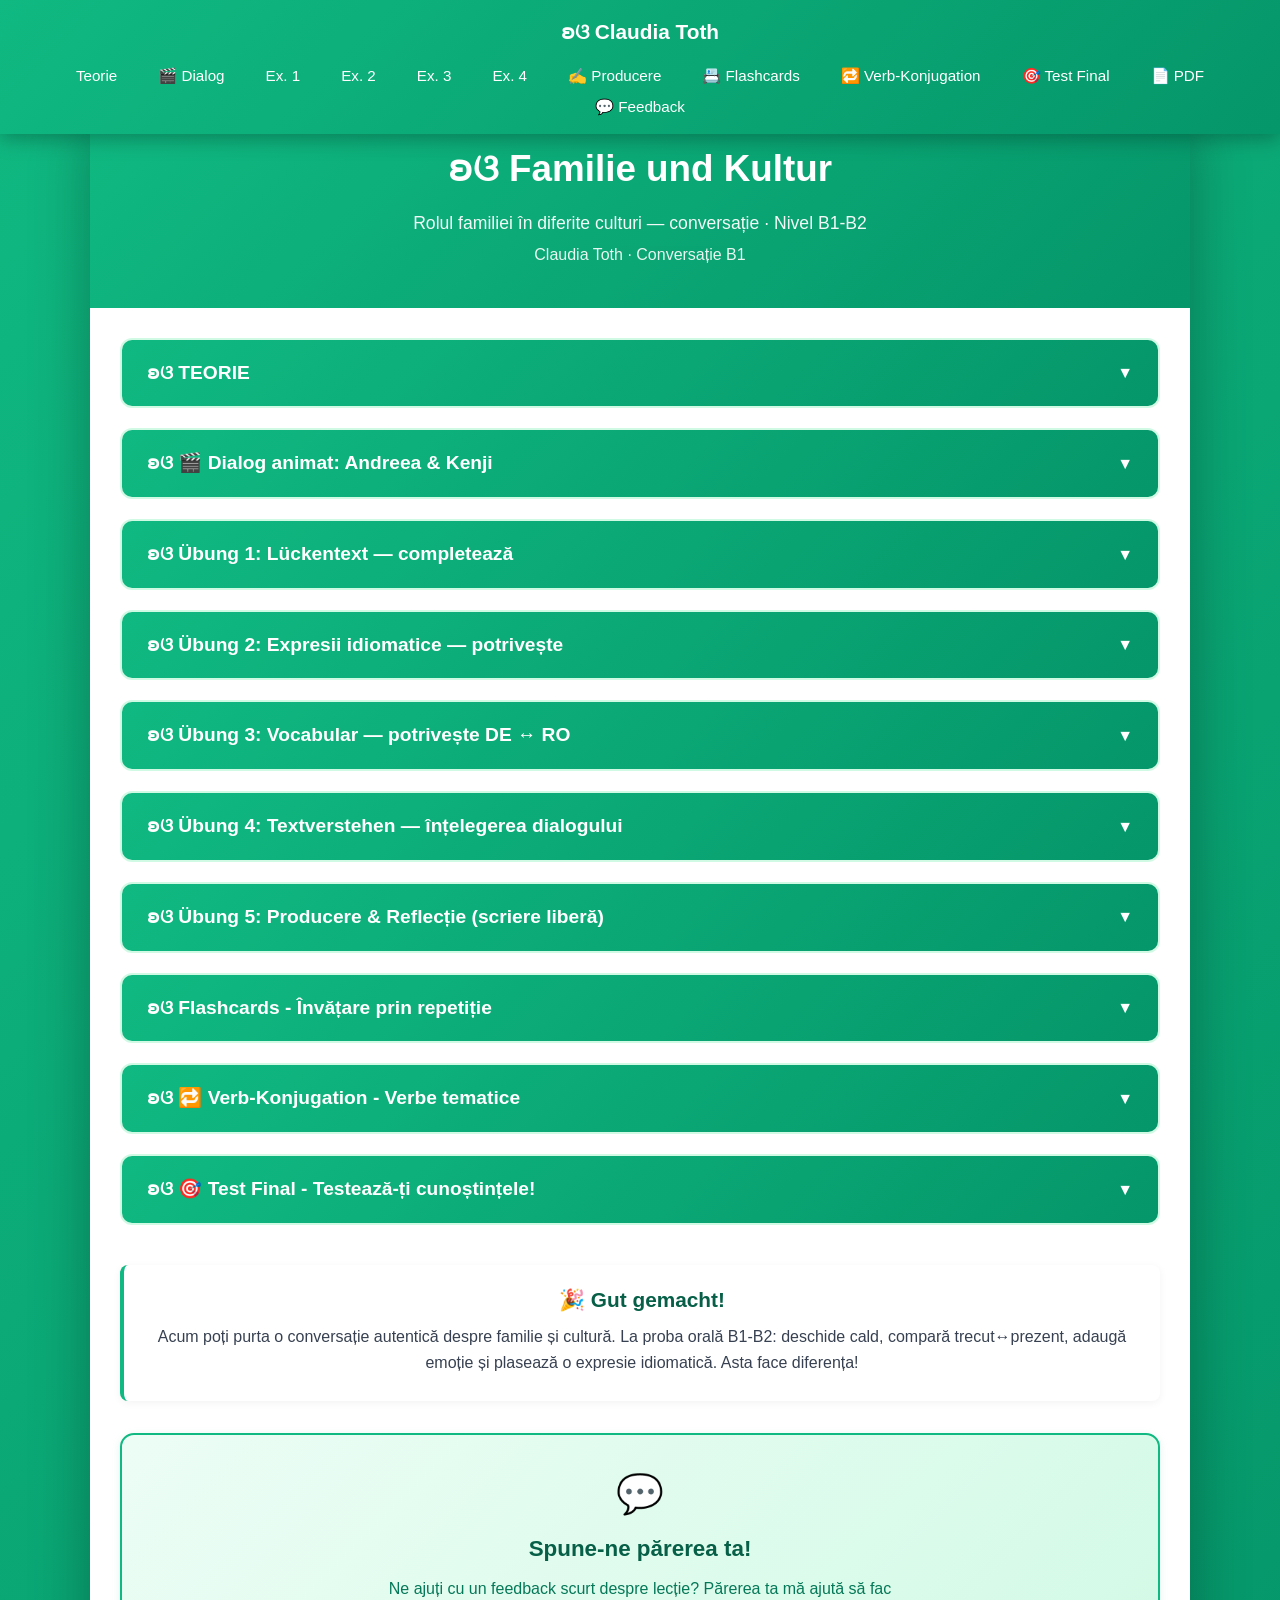
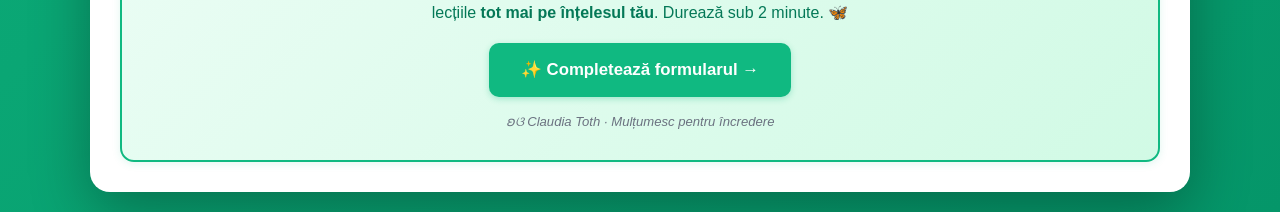
==== index.html @ cc3c8c1d "Conversatie B1: Familie und Kultur (B1-B2) + dialog animat Prima lectie de conversatie. Tema: rolul " ====
<!DOCTYPE html>
<html lang="ro">
<head>
    <meta charset="UTF-8">
    <meta name="robots" content="noindex, nofollow">
    <meta name="viewport" content="width=device-width, initial-scale=1.0">
    <title>Familie und Kultur — conversație · Germană B1-B2</title>
    <meta property="og:title" content="Familie und Kultur (Conversație B1-B2)">
    <meta property="og:description" content="Vorbește despre rolul familiei în diferite culturi: vocabular, idiomuri, fraze utile + dialog animat Andreea↔Kenji. Nivel B1-B2.">
    <meta property="og:type" content="website">
    <link rel="stylesheet" href="styles.css">
</head>
<body>
    <nav class="navbar">
        <a href="#top" class="navbar-logo">ʚଓ Claudia Toth</a>
        <ul class="navbar-menu">
            <li><a href="#teorie" onclick="openSection(0)">Teorie</a></li>
            <li><a href="#dialog" onclick="openSection(1)">🎬 Dialog</a></li>
            <li><a href="#ex1" onclick="openSection(2)">Ex. 1</a></li>
            <li><a href="#ex2" onclick="openSection(3)">Ex. 2</a></li>
            <li><a href="#ex3" onclick="openSection(4)">Ex. 3</a></li>
            <li><a href="#ex4" onclick="openSection(5)">Ex. 4</a></li>
            <li><a href="#ex5" onclick="openSection(6)">✍️ Producere</a></li>
            <li><a href="#flashcards" onclick="openSection(7)">📇 Flashcards</a></li>
            <li><a href="#verbs" onclick="openSection(8)">🔁 Verb-Konjugation</a></li>
            <li><a href="#final-test" onclick="openSection(9)">🎯 Test Final</a></li>
            <li><a href="conversatie-b1-familie-kultur.pdf" download>📄 PDF</a></li>
            <li><a href="https://yaz5dfqyx89.typeform.com/to/JHBHSIRc" target="_blank" rel="noopener noreferrer">💬 Feedback</a></li>
        </ul>
    </nav>

    <div class="container" id="top">
        <div class="header">
            <h1>ʚଓ Familie und Kultur</h1>
            <p class="subtitle">Rolul familiei în diferite culturi — conversație · Nivel B1-B2</p>
            <p>Claudia Toth · Conversație B1</p>
        </div>

        <div class="content">
            <div class="section" id="teorie">
                <div class="section-header" onclick="toggleMainSection(0)"><h3>ʚଓ TEORIE</h3><span class="arrow">▼</span></div>
                <div class="section-content" id="main-section-0"><div id="theory-container"></div></div>
            </div>

            <div class="section" id="dialog">
                <div class="section-header" onclick="toggleMainSection(1)"><h3>ʚଓ 🎬 Dialog animat: Andreea & Kenji</h3><span class="arrow">▼</span></div>
                <div class="section-content" id="main-section-1">
                    <p style="margin-bottom:14px;"><em>Apasă ▶️ Pornește. Bulele apar pe rând, personajul activ „pulsează". Ascultă cum Andreea și Kenji compară familia în România și Japonia, folosind frazele și expresiile din teorie. Reascultă orice replică cu 🔁.</em></p>
                    <div id="dialog1-container"></div>
                </div>
            </div>

            <div class="section" id="ex1">
                <div class="section-header" onclick="toggleMainSection(2)"><h3>ʚଓ Übung 1: Lückentext — completează</h3><span class="arrow">▼</span></div>
                <div class="section-content" id="main-section-2">
                    <div id="ex1-container"></div>
                    <div class="btn-container"><button class="btn btn-check" onclick="checkExercise(1)">✓ Verifica</button><button class="btn btn-reset" onclick="resetExercise(1)">↻ Reseteaza</button></div>
                    <div class="score" id="score-1"></div>
                </div>
            </div>

            <div class="section" id="ex2">
                <div class="section-header" onclick="toggleMainSection(3)"><h3>ʚଓ Übung 2: Expresii idiomatice — potrivește</h3><span class="arrow">▼</span></div>
                <div class="section-content" id="main-section-3">
                    <div id="ex2-container"></div>
                    <div class="btn-container"><button class="btn btn-check" onclick="checkExercise(2)">✓ Verifica</button><button class="btn btn-reset" onclick="resetExercise(2)">↻ Reseteaza</button></div>
                    <div class="score" id="score-2"></div>
                </div>
            </div>

            <div class="section" id="ex3">
                <div class="section-header" onclick="toggleMainSection(4)"><h3>ʚଓ Übung 3: Vocabular — potrivește DE ↔ RO</h3><span class="arrow">▼</span></div>
                <div class="section-content" id="main-section-4">
                    <div id="ex3-container"></div>
                    <div class="btn-container"><button class="btn btn-check" onclick="checkExercise(3)">✓ Verifica</button><button class="btn btn-reset" onclick="resetExercise(3)">↻ Reseteaza</button></div>
                    <div class="score" id="score-3"></div>
                </div>
            </div>

            <div class="section" id="ex4">
                <div class="section-header" onclick="toggleMainSection(5)"><h3>ʚଓ Übung 4: Textverstehen — înțelegerea dialogului</h3><span class="arrow">▼</span></div>
                <div class="section-content" id="main-section-5">
                    <div id="ex4-container"></div>
                    <div class="btn-container"><button class="btn btn-check" onclick="checkExercise(4)">✓ Verifica</button><button class="btn btn-reset" onclick="resetExercise(4)">↻ Reseteaza</button></div>
                    <div class="score" id="score-4"></div>
                </div>
            </div>

            <div class="section" id="ex5">
                <div class="section-header" onclick="toggleMainSection(6)"><h3>ʚଓ Übung 5: Producere & Reflecție (scriere liberă)</h3><span class="arrow">▼</span></div>
                <div class="section-content" id="main-section-6">
                    <div class="theory-box">
                        <h4>🎭 Producere de dialog</h4>
                        <p>Creează propriul dialog de <strong>minim 10 replici</strong> despre structuri familiale tradiționale și moderne. Folosește:</p>
                        <ul>
                            <li>minim <strong>5 fraze</strong> din secțiunea „Fraze utile";</li>
                            <li>minim <strong>2 cuvinte</strong> din vocabular;</li>
                            <li>minim <strong>1 expresie idiomatică</strong>;</li>
                            <li>experiențe personale și emoții autentice.</li>
                        </ul>
                    </div>
                    <div class="theory-box" style="background:#dbeafe;border-color:#3b82f6;">
                        <h4>🪞 Reflecție — scrie 5-8 propoziții</h4>
                        <ul>
                            <li>Wie wichtig ist die Familie in deiner Kultur? <em>(Cât de importantă e familia în cultura ta?)</em></li>
                            <li>Was hat sich in den letzten Generationen verändert? <em>(Ce s-a schimbat în ultimele generații?)</em></li>
                            <li>Was schätzt du an deiner Familientradition am meisten? <em>(Ce apreciezi cel mai mult?)</em></li>
                            <li>Welche Werte möchtest du an deine Kinder weitergeben? <em>(Ce valori ai vrea să transmiți?)</em></li>
                        </ul>
                    </div>

                    <!-- ===== SCHREIBÜBUNG — submit text (Google Form) ===== -->
                    <div style="background: linear-gradient(135deg, #ecfdf5 0%, #d1fae5 100%); border: 2px solid #10B981; border-radius: 14px; padding: 24px 22px; margin-top: 18px; text-align: center; box-shadow: 0 2px 8px rgba(16, 185, 129, 0.12);">
                        <div style="font-size: 2.2rem; margin-bottom: 4px;">✍️</div>
                        <h4 style="color: #065f46; font-size: 1.2rem; margin: 0 0 8px; font-weight: bold;">Vrei să-ți corectez textul?</h4>
                        <p style="color: #047857; font-size: 0.95rem; margin: 0 0 16px; max-width: 480px; margin-left: auto; margin-right: auto; line-height: 1.5;">
                            După ce scrii dialogul sau reflecția, trimite-mi textul. Îl citesc personal și îți răspund pe email cu corectările.
                        </p>
                        <a href="https://forms.gle/REPLACE" target="_blank" rel="noopener noreferrer" id="writing-form-link" style="display: inline-block; background: #10B981; color: white; padding: 13px 30px; border-radius: 10px; text-decoration: none; font-weight: bold; font-size: 1rem; box-shadow: 0 2px 6px rgba(16, 185, 129, 0.3);">
                            Trimite textul Claudiei →
                        </a>
                        <p style="color: #6b7280; font-size: 0.78rem; margin-top: 12px; font-style: italic;">ʚଓ Răspuns personal pe email · Nu uita să-ți treci adresa de email în formular</p>
                    </div>
                </div>
            </div>

            <div class="section" id="flashcards">
                <div class="section-header" onclick="toggleMainSection(7)"><h3>ʚଓ Flashcards - Învățare prin repetiție</h3><span class="arrow">▼</span></div>
                <div class="section-content" id="main-section-7"><div id="flashcards-container"></div></div>
            </div>

            <div class="section" id="verbs">
                <div class="section-header" onclick="toggleMainSection(8)"><h3>ʚଓ 🔁 Verb-Konjugation - Verbe tematice</h3><span class="arrow">▼</span></div>
                <div class="section-content" id="main-section-8"><div id="verbs-container"></div></div>
            </div>

            <div class="section" id="final-test">
                <div class="section-header" onclick="toggleMainSection(9)"><h3>ʚଓ 🎯 Test Final - Testează-ți cunoștințele!</h3><span class="arrow">▼</span></div>
                <div class="section-content" id="main-section-9"><div id="final-test-container"></div></div>
            </div>

            <div class="theory-box" style="text-align: center; margin-top: 40px;">
                <p style="font-size: 1.3rem; font-weight: bold; color: #065f46;">🎉 Gut gemacht!</p>
                <p>Acum poți purta o conversație autentică despre familie și cultură. La proba orală B1-B2: deschide cald, compară trecut↔prezent, adaugă emoție și plasează o expresie idiomatică. Asta face diferența!</p>
            </div>

            <!-- ===== FEEDBACK BANNER ===== -->
            <div style="background: linear-gradient(135deg, #ecfdf5 0%, #d1fae5 100%); border: 2px solid #10B981; border-radius: 14px; padding: 28px 24px; margin-top: 32px; text-align: center; box-shadow: 0 2px 8px rgba(16, 185, 129, 0.12);">
                <div style="font-size: 2.4rem; margin-bottom: 6px;">💬</div>
                <h3 style="color: #065f46; font-size: 1.4rem; margin: 0 0 10px; font-weight: bold;">Spune-ne părerea ta!</h3>
                <p style="color: #047857; font-size: 1rem; margin: 0 0 18px; max-width: 540px; margin-left: auto; margin-right: auto; line-height: 1.5;">
                    Ne ajuți cu un feedback scurt despre lecție? Părerea ta mă ajută să fac lecțiile <strong>tot mai pe înțelesul tău</strong>. Durează sub 2 minute. 🦋
                </p>
                <a href="https://yaz5dfqyx89.typeform.com/to/JHBHSIRc" target="_blank" rel="noopener noreferrer" style="display: inline-block; background: #10B981; color: white; padding: 14px 32px; border-radius: 10px; text-decoration: none; font-weight: bold; font-size: 1.05rem; box-shadow: 0 2px 6px rgba(16, 185, 129, 0.3);">✨ Completează formularul →</a>
                <p style="color: #6b7280; font-size: 0.82rem; margin-top: 14px; font-style: italic;">ʚଓ Claudia Toth · Mulțumesc pentru încredere</p>
            </div>
        </div>
    </div>

    <script src="theory.js"></script>
    <script src="dialogs.js?v=1"></script>
    <script src="exercises.js"></script>
    <script src="flashcards.js"></script>
    <script src="verbs.js"></script>
    <script src="final-test.js"></script>
    <script src="main.js"></script>
</body>
</html>
---- styles.css ----
/* ============================================
   CLAUDIA TOTH - NOMEN-VERB-VERBINDUNGEN
   Design verde profesional · Mobile responsive
   ============================================ */

* {
    margin: 0;
    padding: 0;
    box-sizing: border-box;
}

body {
    font-family: 'Segoe UI', Tahoma, Geneva, Verdana, sans-serif;
    background: linear-gradient(135deg, #10b981 0%, #059669 100%);
    line-height: 1.6;
    padding: 0;
    padding-top: 80px;
    min-height: 100vh;
    color: #374151;
}

/* ============================================
   NAVIGATION BAR
   ============================================ */
.navbar {
    position: fixed;
    top: 0;
    left: 0;
    right: 0;
    background: linear-gradient(135deg, #10b981 0%, #059669 100%);
    padding: 15px 30px;
    box-shadow: 0 4px 20px rgba(0,0,0,0.3);
    z-index: 1000;
    display: flex;
    flex-direction: column;
    gap: 15px;
    align-items: center;
    justify-content: center;
}

.navbar-logo {
    color: white;
    font-size: 1.3rem;
    font-weight: bold;
    text-decoration: none;
}

.navbar-menu {
    display: flex;
    gap: 5px;
    list-style: none;
    align-items: center;
    flex-wrap: wrap;
    justify-content: center;
}

.navbar-menu a {
    color: white;
    text-decoration: none;
    padding: 10px 18px;
    border-radius: 8px;
    transition: all 0.3s;
    font-size: 0.95rem;
    font-weight: 500;
}

.navbar-menu a:hover {
    background: rgba(255,255,255,0.2);
    transform: translateY(-2px);
}

/* ============================================
   CONTAINER PRINCIPAL
   ============================================ */
.container {
    max-width: 1100px;
    margin: 20px auto;
    background: white;
    border-radius: 20px;
    box-shadow: 0 20px 60px rgba(0,0,0,0.3);
    overflow: hidden;
}

.header {
    background: linear-gradient(135deg, #10b981 0%, #059669 100%);
    color: white;
    padding: 40px 30px;
    text-align: center;
}

.header h1 {
    font-size: 2.3rem;
    margin-bottom: 10px;
}

.header .subtitle {
    font-size: 1.1rem;
    opacity: 0.95;
    margin-bottom: 5px;
}

.header p {
    font-size: 1rem;
    opacity: 0.9;
}

.content {
    padding: 30px;
}

/* ============================================
   SECȚIUNI (Teorie + Exerciții)
   ============================================ */
.section {
    margin-bottom: 20px;
    scroll-margin-top: 100px;
    border-radius: 12px;
    overflow: hidden;
    border: 2px solid #d1fae5;
}

.section-header {
    background: linear-gradient(135deg, #10b981 0%, #059669 100%);
    color: white;
    padding: 18px 25px;
    cursor: pointer;
    display: flex;
    justify-content: space-between;
    align-items: center;
    transition: all 0.3s;
}

.section-header:hover {
    background: linear-gradient(135deg, #059669 0%, #047857 100%);
}

.section-header h3 {
    font-size: 1.2rem;
}

.arrow {
    transition: transform 0.3s;
    font-size: 1rem;
}

.arrow.rotated {
    transform: rotate(180deg);
}

.section-content {
    display: none;
    padding: 25px;
    background: #f0fdf4;
}

.section-content.active {
    display: block;
    animation: fadeIn 0.4s ease-in-out;
}

@keyframes fadeIn {
    from { opacity: 0; transform: translateY(-5px); }
    to { opacity: 1; transform: translateY(0); }
}

/* ============================================
   SUB-SECȚIUNI (în Teorie)
   ============================================ */
.sub-section {
    margin-bottom: 12px;
    border-radius: 10px;
    overflow: hidden;
    border: 1px solid #a7f3d0;
    background: white;
}

.sub-section-header {
    background: #d1fae5;
    color: #065f46;
    padding: 12px 18px;
    cursor: pointer;
    display: flex;
    justify-content: space-between;
    align-items: center;
    font-weight: 600;
    transition: background 0.3s;
    gap: 10px;
}

.sub-section-header > span:first-child {
    flex: 1;
}

.sub-section-header:hover {
    background: #a7f3d0;
}

/* ============================================
   AUDIO PLAYER (Play / Stop la fiecare subtitlu)
   ============================================ */
.audio-player {
    display: flex;
    align-items: center;
}

.audio-btn {
    background: #10b981;
    color: white;
    border: none;
    width: 36px;
    height: 36px;
    border-radius: 50%;
    cursor: pointer;
    font-size: 0.9rem;
    transition: all 0.3s;
    display: flex;
    align-items: center;
    justify-content: center;
    padding: 0;
    box-shadow: 0 2px 6px rgba(16, 185, 129, 0.3);
}

.audio-btn:hover {
    background: #059669;
    transform: scale(1.1);
    box-shadow: 0 4px 10px rgba(16, 185, 129, 0.5);
}

.audio-btn:active {
    transform: scale(0.95);
}

.lesson-audio {
    display: flex;
    align-items: center;
    gap: 12px;
    margin-bottom: 18px;
    padding: 10px 14px;
    background: #f0fdf4;
    border-left: 4px solid #10b981;
    border-radius: 6px;
}

.lesson-audio-label {
    color: #065f46;
    font-weight: 600;
    font-size: 0.95rem;
}

.sub-arrow {
    transition: transform 0.3s;
}

.sub-arrow.rotated {
    transform: rotate(180deg);
}

.sub-section-content {
    display: none;
    padding: 18px;
    background: white;
}

.sub-section-content.active {
    display: block;
}

/* ============================================
   THEORY BOX
   ============================================ */
.theory-box {
    background: white;
    border-left: 4px solid #10b981;
    padding: 18px 22px;
    margin: 12px 0;
    border-radius: 8px;
    box-shadow: 0 2px 8px rgba(0,0,0,0.05);
}

.theory-box h4 {
    color: #065f46;
    margin-bottom: 10px;
    font-size: 1.1rem;
}

.theory-box p {
    margin-bottom: 8px;
}

.theory-box ul {
    margin-left: 20px;
    margin-top: 8px;
}

.theory-box li {
    margin-bottom: 6px;
}

/* Exemple în context */
.example-box {
    background: #ecfdf5;
    border: 1px dashed #10b981;
    padding: 12px 16px;
    border-radius: 8px;
    margin: 10px 0;
    font-style: italic;
}

.example-box .de {
    color: #065f46;
    font-weight: 600;
    font-style: normal;
}

.example-box .ro {
    color: #6b7280;
    font-size: 0.95rem;
    margin-top: 4px;
}

/* Tabele teorie */
.theory-table {
    width: 100%;
    border-collapse: collapse;
    margin: 12px 0;
    background: white;
    border-radius: 8px;
    overflow: hidden;
    box-shadow: 0 2px 6px rgba(0,0,0,0.05);
}

.theory-table th {
    background: #10b981;
    color: white;
    padding: 12px;
    text-align: left;
    font-weight: 600;
}

.theory-table td {
    padding: 10px 12px;
    border-bottom: 1px solid #d1fae5;
}

.theory-table tr:last-child td {
    border-bottom: none;
}

.theory-table tr:nth-child(even) {
    background: #f0fdf4;
}

.theory-table .verb {
    color: #059669;
    font-weight: bold;
}

.theory-table .nomen {
    color: #065f46;
    font-weight: 600;
}

.theory-table .ro-text {
    color: #6b7280;
    font-style: italic;
    font-size: 0.95rem;
}

/* ============================================
   EXERCIȚII
   ============================================ */
.exercise-instruction {
    background: #fffbeb;
    border-left: 4px solid #f59e0b;
    padding: 12px 18px;
    margin-bottom: 18px;
    border-radius: 8px;
    color: #78350f;
}

.exercise-item {
    background: white;
    padding: 15px 18px;
    margin-bottom: 12px;
    border-radius: 10px;
    display: flex;
    align-items: flex-start;
    gap: 12px;
    flex-wrap: wrap;
    box-shadow: 0 2px 6px rgba(0,0,0,0.05);
}

.exercise-number {
    background: #10b981;
    color: white;
    width: 30px;
    height: 30px;
    border-radius: 50%;
    display: flex;
    align-items: center;
    justify-content: center;
    font-weight: bold;
    flex-shrink: 0;
    font-size: 0.9rem;
}

.input-group {
    flex: 1;
    min-width: 200px;
    display: flex;
    flex-direction: column;
    gap: 6px;
}

.input-group label {
    color: #374151;
    font-size: 1rem;
    line-height: 1.5;
}

.input-group .nomen-highlight {
    color: #065f46;
    font-weight: bold;
    background: #d1fae5;
    padding: 2px 8px;
    border-radius: 5px;
}

.input-group input[type="text"],
.input-group select {
    padding: 10px 14px;
    border: 2px solid #d1fae5;
    border-radius: 8px;
    font-size: 1rem;
    font-family: inherit;
    transition: all 0.3s;
    background: white;
}

.input-group input[type="text"]:focus,
.input-group select:focus {
    outline: none;
    border-color: #10b981;
    box-shadow: 0 0 0 3px rgba(16, 185, 129, 0.15);
}

/* Multiple choice */
.mc-options {
    display: flex;
    flex-direction: column;
    gap: 8px;
    margin-top: 8px;
}

.mc-option {
    display: flex;
    align-items: center;
    gap: 10px;
    padding: 8px 12px;
    border-radius: 8px;
    transition: background 0.2s;
    cursor: pointer;
}

.mc-option:hover {
    background: #f0fdf4;
}

.mc-option input[type="radio"] {
    cursor: pointer;
    width: 18px;
    height: 18px;
    accent-color: #10b981;
}

.mc-option label {
    cursor: pointer;
    flex: 1;
}

/* Feedback */
.feedback {
    width: 100%;
    margin-top: 8px;
    padding: 0;
    font-size: 0.95rem;
    border-radius: 6px;
    transition: all 0.3s;
}

.feedback.correct {
    background: #d1fae5;
    color: #065f46;
    padding: 10px 14px;
    border-left: 3px solid #10b981;
}

.feedback.incorrect {
    background: #fee2e2;
    color: #991b1b;
    padding: 10px 14px;
    border-left: 3px solid #ef4444;
}

.feedback.correct::before {
    content: "✓ Richtig! ";
    font-weight: bold;
}

.feedback.incorrect::before {
    content: "✗ Falsch. ";
    font-weight: bold;
}

/* ============================================
   BUTOANE
   ============================================ */
.btn-container {
    display: flex;
    gap: 15px;
    justify-content: center;
    margin: 30px 0;
    flex-wrap: wrap;
}

.btn {
    padding: 14px 32px;
    border: none;
    border-radius: 10px;
    font-size: 1rem;
    font-weight: 600;
    cursor: pointer;
    transition: all 0.3s;
    font-family: inherit;
}

.btn-check {
    background: linear-gradient(135deg, #10b981 0%, #059669 100%);
    color: white;
}

.btn-check:hover {
    transform: translateY(-2px);
    box-shadow: 0 8px 20px rgba(16, 185, 129, 0.4);
}

.btn-reset {
    background: #6b7280;
    color: white;
}

.btn-reset:hover {
    background: #4b5563;
    transform: translateY(-2px);
    box-shadow: 0 8px 20px rgba(107, 114, 128, 0.4);
}

/* ============================================
   SCOR
   ============================================ */
.score {
    display: none;
    background: linear-gradient(135deg, #10b981 0%, #059669 100%);
    color: white;
    padding: 25px;
    border-radius: 12px;
    text-align: center;
    margin: 20px 0;
    scroll-margin-top: 100px;
}

.score.show {
    display: block;
    animation: fadeIn 0.5s;
}

.score-value {
    font-size: 2rem;
    font-weight: bold;
    margin-bottom: 10px;
}

.score-message {
    font-size: 1.1rem;
}

/* ============================================
   FLASHCARDS
   ============================================ */
.flashcard-counter {
    text-align: center;
    margin-bottom: 15px;
    color: #065f46;
    font-weight: 600;
}

.flashcard {
    background: white;
    border-radius: 16px;
    padding: 50px 30px;
    min-height: 220px;
    display: flex;
    align-items: center;
    justify-content: center;
    text-align: center;
    cursor: pointer;
    box-shadow: 0 4px 15px rgba(0,0,0,0.1);
    transition: transform 0.3s;
    position: relative;
    border: 3px solid #10b981;
}

.flashcard:hover {
    transform: scale(1.02);
}

.flashcard-content {
    width: 100%;
}

.flashcard .de {
    font-size: 1.8rem;
    color: #065f46;
    font-weight: bold;
    margin-bottom: 10px;
}

.flashcard .ro {
    font-size: 1.2rem;
    color: #6b7280;
    font-style: italic;
    display: none;
}

.flashcard.flipped .ro {
    display: block;
    animation: fadeIn 0.3s;
}

.flashcard-hint {
    position: absolute;
    bottom: 12px;
    left: 0;
    right: 0;
    color: #9ca3af;
    font-size: 0.85rem;
}

.flashcard-audio-btn {
    position: absolute;
    top: 15px;
    right: 15px;
    background: #10b981;
    color: white;
    border: none;
    width: 40px;
    height: 40px;
    border-radius: 50%;
    font-size: 1.2rem;
    cursor: pointer;
    transition: all 0.3s;
    display: flex;
    align-items: center;
    justify-content: center;
}

.flashcard-audio-btn:hover {
    background: #059669;
    transform: scale(1.1);
}

.flashcard-controls {
    display: flex;
    justify-content: space-between;
    gap: 15px;
    margin-top: 20px;
}

.flashcard-btn {
    flex: 1;
    background: linear-gradient(135deg, #10b981 0%, #059669 100%);
    color: white;
    padding: 12px;
    border: none;
    border-radius: 8px;
    cursor: pointer;
    font-size: 1rem;
    font-weight: 600;
    transition: all 0.3s;
    font-family: inherit;
}

.flashcard-btn:hover {
    transform: translateY(-2px);
    box-shadow: 0 4px 12px rgba(16, 185, 129, 0.4);
}

.flashcard-btn:disabled {
    background: #d1d5db;
    cursor: not-allowed;
    transform: none;
    box-shadow: none;
}

/* ============================================
   MOBILE RESPONSIVE
   ============================================ */
@media (max-width: 768px) {
    body {
        padding: 0;
        padding-top: 140px;
    }

    .navbar {
        padding: 15px;
    }

    .navbar-menu a {
        padding: 8px 12px;
        font-size: 0.85rem;
    }

    .container {
        margin: 10px;
        border-radius: 12px;
    }

    .header h1 {
        font-size: 1.6rem;
    }

    .header .subtitle {
        font-size: 0.95rem;
    }

    .content {
        padding: 15px;
    }

    .section-header h3 {
        font-size: 1rem;
    }

    .exercise-item {
        padding: 12px;
    }

    .input-group {
        min-width: 100%;
    }

    .btn {
        padding: 12px 24px;
        font-size: 0.95rem;
    }

    .flashcard {
        padding: 35px 20px;
        min-height: 180px;
    }

    .flashcard .de {
        font-size: 1.4rem;
    }

    .flashcard .ro {
        font-size: 1rem;
    }

    .theory-table,
    .grammar-table {
        font-size: 0.9rem;
        display: block;
        overflow-x: auto;
        white-space: nowrap;
        -webkit-overflow-scrolling: touch;
        max-width: 100%;
        scrollbar-width: thin;
        scrollbar-color: #f59e0b #fef3c7;
        background-image: linear-gradient(to right, transparent calc(100% - 32px), rgba(245, 158, 11, 0.28) 100%);
        background-attachment: local;
        background-repeat: no-repeat;
    }

    .theory-table::-webkit-scrollbar,
    .grammar-table::-webkit-scrollbar {
        height: 6px;
    }
    .theory-table::-webkit-scrollbar-track,
    .grammar-table::-webkit-scrollbar-track {
        background: #fef3c7;
        border-radius: 3px;
    }
    .theory-table::-webkit-scrollbar-thumb,
    .grammar-table::-webkit-scrollbar-thumb {
        background: #f59e0b;
        border-radius: 3px;
    }

    .theory-table::before,
    .grammar-table::before {
        content: '👈 Glisează lateral pentru toate coloanele 👉';
        display: block;
        background: #fef3c7;
        color: #92400e;
        padding: 6px 10px;
        font-size: 0.72rem;
        text-align: center;
        font-style: italic;
        border-radius: 6px 6px 0 0;
        white-space: nowrap;
        border-bottom: 1px solid #f59e0b;
        position: sticky;
        left: 0;
    }

    .theory-table th,
    .theory-table td,
    .grammar-table th,
    .grammar-table td {
        padding: 8px;
    }
}

/* ============================================
   TRADUCERI ROMÂNĂ sub fiecare propoziție germană
   Permanent vizibile sub tabelele de teorie
   ============================================ */
.ro-translation {
    display: inline-block;
    color: #6b7280;
    font-style: italic;
    font-size: 0.88rem;
    font-weight: normal;
    line-height: 1.4;
    margin-top: 4px;
    padding-left: 8px;
    border-left: 2px solid #fcd34d;
}

/* ============================================
   TEST FINAL - Wizard Style
   ============================================ */

/* Intro section */
.test-intro {
    background: white;
    padding: 30px;
    border-radius: 12px;
    text-align: center;
    box-shadow: 0 2px 8px rgba(0,0,0,0.05);
}

.test-intro h3 {
    color: #065f46;
    font-size: 1.5rem;
    margin-bottom: 15px;
}

.test-intro p {
    color: #374151;
    margin-bottom: 15px;
}

.test-info-list {
    list-style: none;
    padding: 0;
    margin: 20px auto;
    max-width: 500px;
    text-align: left;
}

.test-info-list li {
    padding: 8px 0;
    color: #374151;
}

.btn-large {
    padding: 16px 40px !important;
    font-size: 1.1rem !important;
    margin-top: 15px;
}

/* Wizard - container principal */
.test-wizard {
    background: white;
    padding: 30px;
    border-radius: 12px;
    box-shadow: 0 2px 8px rgba(0,0,0,0.05);
}

/* Progress bar */
.test-progress {
    margin-bottom: 25px;
}

.test-progress-info {
    display: flex;
    justify-content: space-between;
    margin-bottom: 10px;
    font-weight: 600;
    color: #065f46;
    flex-wrap: wrap;
    gap: 10px;
}

.test-progress-bar {
    height: 12px;
    background: #d1fae5;
    border-radius: 6px;
    overflow: hidden;
}

.test-progress-fill {
    height: 100%;
    background: linear-gradient(90deg, #10b981 0%, #059669 100%);
    transition: width 0.4s ease;
    border-radius: 6px;
    box-shadow: 0 0 8px rgba(16, 185, 129, 0.4);
}

/* Întrebarea curentă */
.test-question {
    background: #f0fdf4;
    padding: 25px;
    border-radius: 10px;
    margin-bottom: 20px;
    border: 2px solid #d1fae5;
}

.test-question-label {
    color: #065f46;
    font-weight: 600;
    font-size: 1.05rem;
    margin-bottom: 15px;
}

.test-question-content {
    font-size: 1.15rem;
    color: #374151;
    line-height: 1.8;
    margin-bottom: 12px;
}

.test-blank {
    background: #fef3c7;
    padding: 4px 16px;
    border-radius: 6px;
    border: 2px dashed #f59e0b;
    color: #78350f;
    font-weight: bold;
    margin-right: 8px;
}

.test-translation {
    display: block;
    color: #6b7280;
    font-style: italic;
    margin: 10px 0;
    font-size: 0.95rem;
}

.test-ro-text {
    background: #fff7ed;
    padding: 15px;
    border-radius: 8px;
    border-left: 4px solid #f59e0b;
    color: #78350f;
    font-weight: 500;
}

.test-input {
    width: 100%;
    padding: 12px 16px;
    border: 2px solid #d1fae5;
    border-radius: 8px;
    font-size: 1.05rem;
    font-family: inherit;
    transition: all 0.3s;
    background: white;
    margin-top: 10px;
}

.test-input:focus {
    outline: none;
    border-color: #10b981;
    box-shadow: 0 0 0 3px rgba(16, 185, 129, 0.15);
}

.test-mc {
    margin-top: 15px;
}

.test-mc .mc-option {
    background: white;
    padding: 12px 16px;
    border-radius: 8px;
    margin-bottom: 8px;
    border: 2px solid #d1fae5;
    transition: all 0.2s;
}

.test-mc .mc-option:hover {
    border-color: #10b981;
    background: #f0fdf4;
}

/* Controale wizard */
.test-controls {
    display: flex;
    gap: 12px;
    justify-content: space-between;
    margin-top: 25px;
    flex-wrap: wrap;
}

.btn-secondary {
    background: #6b7280;
    color: white;
}

.btn-secondary:hover {
    background: #4b5563;
    transform: translateY(-2px);
    box-shadow: 0 4px 12px rgba(107, 114, 128, 0.4);
}

.btn:disabled {
    opacity: 0.5;
    cursor: not-allowed;
    transform: none !important;
    box-shadow: none !important;
}

/* Buton ÎNAPOI LA TEORIE */
.btn-back {
    background: linear-gradient(135deg, #6366f1 0%, #4f46e5 100%);
    color: white;
}

.btn-back:hover {
    transform: translateY(-2px);
    box-shadow: 0 8px 20px rgba(99, 102, 241, 0.4);
}

.test-back-top {
    margin-bottom: 20px;
}

/* REZULTATE */
.test-results {
    background: white;
    padding: 30px;
    border-radius: 12px;
    box-shadow: 0 2px 8px rgba(0,0,0,0.05);
}

.test-result-card {
    text-align: center;
    padding: 30px;
    border-radius: 16px;
    margin-bottom: 25px;
}

.test-result-card.passed {
    background: linear-gradient(135deg, #10b981 0%, #059669 100%);
    color: white;
}

.test-result-card.failed {
    background: linear-gradient(135deg, #ef4444 0%, #dc2626 100%);
    color: white;
}

.test-result-emoji {
    font-size: 4rem;
    margin-bottom: 10px;
}

.test-result-badge {
    font-size: 1.3rem;
    font-weight: bold;
    letter-spacing: 2px;
    margin-bottom: 15px;
    opacity: 0.95;
}

.test-result-score {
    font-size: 3rem;
    font-weight: bold;
    margin-bottom: 5px;
}

.test-result-percentage {
    font-size: 2.5rem;
    font-weight: bold;
    margin-bottom: 20px;
    opacity: 0.9;
}

.test-result-message {
    font-size: 1rem;
    line-height: 1.6;
    max-width: 550px;
    margin: 0 auto;
    padding: 0 15px;
}

.pass-mark, .fail-mark {
    margin-top: 20px;
    padding: 12px;
    background: rgba(255,255,255,0.2);
    border-radius: 8px;
    font-weight: 600;
    font-size: 0.95rem;
}

/* Stats categorii */
.test-stats {
    background: #f0fdf4;
    padding: 20px;
    border-radius: 10px;
    margin-bottom: 20px;
    border-left: 4px solid #10b981;
}

.test-stats h4 {
    color: #065f46;
    margin-bottom: 12px;
}

.test-stats ul {
    list-style: none;
    padding: 0;
}

.test-stats li {
    padding: 8px 0;
    border-bottom: 1px solid #d1fae5;
    color: #374151;
}

.test-stats li:last-child {
    border-bottom: none;
}

/* Greșeli */
.test-mistakes {
    background: #fef2f2;
    padding: 20px;
    border-radius: 10px;
    margin-bottom: 20px;
    border-left: 4px solid #ef4444;
}

.test-mistakes h4 {
    color: #991b1b;
    margin-bottom: 15px;
}

.mistake-item {
    background: white;
    padding: 12px 15px;
    border-radius: 8px;
    margin-bottom: 10px;
    line-height: 1.6;
}

/* Acțiuni finale */
.test-final-actions {
    display: flex;
    gap: 15px;
    justify-content: center;
    flex-wrap: wrap;
    margin-top: 25px;
}

/* Mobile responsive pentru test */
@media (max-width: 768px) {
    .test-intro,
    .test-wizard,
    .test-results {
        padding: 20px 15px;
    }
    
    .test-question {
        padding: 18px 15px;
    }
    
    .test-question-content {
        font-size: 1rem;
    }
    
    .test-result-emoji {
        font-size: 3rem;
    }
    
    .test-result-score {
        font-size: 2.2rem;
    }
    
    .test-result-percentage {
        font-size: 1.8rem;
    }
    
    .test-controls {
        flex-direction: column;
    }

    .test-controls .btn {
        width: 100%;
    }
}

/* ============================================
   EX1 - CLICK-MATCH (DE ↔ RO)
   ============================================ */
.dm-board {
    display: grid;
    grid-template-columns: 1fr 1fr;
    gap: 18px;
    margin: 15px 0;
}

.dm-col {
    background: white;
    padding: 14px;
    border-radius: 10px;
    box-shadow: 0 2px 6px rgba(0,0,0,0.05);
    display: flex;
    flex-direction: column;
    gap: 8px;
}

.dm-col-title {
    color: #065f46;
    font-weight: bold;
    margin-bottom: 6px;
    text-align: center;
    font-size: 1rem;
    padding-bottom: 8px;
    border-bottom: 2px solid #d1fae5;
}

.dm-tile {
    padding: 10px 14px;
    background: #f0fdf4;
    border: 2px solid #d1fae5;
    border-radius: 8px;
    cursor: pointer;
    transition: all 0.2s;
    font-weight: 500;
    color: #065f46;
    text-align: center;
}

.dm-tile:hover {
    background: #d1fae5;
    border-color: #10b981;
    transform: translateY(-1px);
}

.dm-tile.dm-selected {
    background: #fef3c7;
    border-color: #f59e0b;
    color: #78350f;
}

.dm-tile.dm-correct {
    background: #d1fae5;
    border-color: #10b981;
    color: #065f46;
    cursor: default;
    opacity: 0.7;
}

.dm-tile.dm-wrong {
    background: #fee2e2;
    border-color: #ef4444;
    color: #991b1b;
    animation: shake 0.4s;
}

.dm-status {
    text-align: center;
    margin-top: 12px;
    padding: 10px;
    background: #fffbeb;
    border-radius: 8px;
    color: #78350f;
    font-weight: 600;
    border-left: 4px solid #f59e0b;
}

@keyframes shake {
    0%, 100% { transform: translateX(0); }
    25% { transform: translateX(-5px); }
    75% { transform: translateX(5px); }
}

/* ============================================
   EX2 - SORT 5 COLOANE
   ============================================ */
.sort-pool {
    display: flex;
    flex-wrap: wrap;
    gap: 8px;
    padding: 14px;
    background: white;
    border: 2px dashed #10b981;
    border-radius: 10px;
    margin: 15px 0;
    min-height: 60px;
}

.sort-tile {
    padding: 8px 14px;
    background: #f0fdf4;
    border: 2px solid #d1fae5;
    border-radius: 8px;
    cursor: pointer;
    transition: all 0.2s;
    font-weight: 500;
    color: #065f46;
    user-select: none;
}

.sort-tile:hover {
    background: #d1fae5;
    border-color: #10b981;
}

.sort-tile.sort-selected {
    background: #fef3c7;
    border-color: #f59e0b;
    color: #78350f;
}

.sort-tile.sort-wrong {
    background: #fee2e2;
    border-color: #ef4444;
    color: #991b1b;
    animation: shake 0.4s;
}

.sort-tile.sort-placed {
    background: #d1fae5;
    border-color: #10b981;
    color: #065f46;
    cursor: default;
}

.sort-cols {
    display: grid;
    grid-template-columns: repeat(5, 1fr);
    gap: 10px;
    margin-top: 12px;
}

.sort-col {
    background: white;
    border: 2px solid #d1fae5;
    border-radius: 10px;
    padding: 10px;
    cursor: pointer;
    min-height: 140px;
    transition: all 0.2s;
}

.sort-col:hover {
    border-color: #10b981;
    background: #f0fdf4;
}

.sort-col-title {
    text-align: center;
    font-weight: bold;
    color: white;
    background: linear-gradient(135deg, #10b981 0%, #059669 100%);
    padding: 6px 10px;
    border-radius: 6px;
    margin-bottom: 8px;
    font-size: 1rem;
}

.sort-col-body {
    display: flex;
    flex-direction: column;
    gap: 6px;
}

/* ============================================
   EX3 - SATZBAU KLAMMER (click-to-build)
   ============================================ */
.satzbau-item {
    background: white;
    padding: 15px 18px;
    margin-bottom: 12px;
    border-radius: 10px;
    display: flex;
    align-items: flex-start;
    gap: 12px;
    box-shadow: 0 2px 6px rgba(0,0,0,0.05);
}

.satzbau-answer {
    min-height: 50px;
    padding: 12px;
    background: #fffbeb;
    border: 2px dashed #f59e0b;
    border-radius: 8px;
    margin: 8px 0;
    display: flex;
    flex-wrap: wrap;
    gap: 6px;
    align-items: center;
}

.satzbau-answer-placeholder {
    color: #9ca3af;
    font-style: italic;
    font-size: 0.95rem;
}

.satzbau-pool {
    display: flex;
    flex-wrap: wrap;
    gap: 8px;
    padding: 10px;
    background: #f0fdf4;
    border-radius: 8px;
    margin-top: 8px;
}

.satzbau-word {
    padding: 8px 14px;
    background: white;
    border: 2px solid #d1fae5;
    border-radius: 8px;
    cursor: pointer;
    transition: all 0.2s;
    font-weight: 500;
    color: #065f46;
    user-select: none;
}

.satzbau-word:hover {
    background: #d1fae5;
    border-color: #10b981;
    transform: translateY(-1px);
}

.satzbau-word.satzbau-used {
    background: #f3f4f6;
    color: #d1d5db;
    border-color: #e5e7eb;
    cursor: not-allowed;
    opacity: 0.5;
}

.satzbau-picked {
    padding: 6px 12px;
    background: #10b981;
    color: white;
    border-radius: 6px;
    cursor: pointer;
    font-weight: 500;
    transition: all 0.2s;
}

.satzbau-picked:hover {
    background: #ef4444;
}

/* ============================================
   EX4 - AUDIO DICTATION
   ============================================ */
.dict-play-btn {
    background: linear-gradient(135deg, #10b981 0%, #059669 100%);
    color: white;
    border: none;
    padding: 8px 16px;
    border-radius: 8px;
    cursor: pointer;
    font-weight: 600;
    font-family: inherit;
    transition: all 0.2s;
    font-size: 0.95rem;
}

.dict-play-btn:hover {
    transform: translateY(-1px);
    box-shadow: 0 4px 10px rgba(16, 185, 129, 0.4);
}

/* ============================================
   EX5 - FIND-THE-MISTAKE
   ============================================ */
.mistake-options {
    display: flex;
    flex-direction: column;
    gap: 8px;
    margin-top: 8px;
}

.mistake-opt {
    padding: 10px 14px;
    background: white;
    border: 2px solid #d1fae5;
    border-radius: 8px;
    cursor: pointer;
    transition: all 0.2s;
    color: #374151;
}

.mistake-opt:hover {
    border-color: #10b981;
    background: #f0fdf4;
}

.mistake-opt.mistake-picked {
    border-color: #f59e0b;
    background: #fef3c7;
    color: #78350f;
    font-weight: 600;
}

.mistake-opt-letter {
    font-weight: bold;
    color: #065f46;
    margin-right: 6px;
}

/* ============================================
   MOBILE pentru widgeturile interactive
   ============================================ */
@media (max-width: 768px) {
    .dm-board {
        grid-template-columns: 1fr;
        gap: 12px;
    }
    .sort-cols {
        grid-template-columns: repeat(2, 1fr);
    }
    .sort-col {
        min-height: 100px;
    }
    .satzbau-item {
        flex-direction: column;
        padding: 12px;
    }
}

/* ============================================
   PDF — footer @page + secțiuni EXPANDATE la print
   ⚠️ NU se schimbă interfața web. Doar la PRINT secțiunile colapsabile
   se deschid, ca PDF-ul să conțină MATERIA, nu doar header-ele.
   ============================================ */
@page {
    size: A4;
    margin: 18mm 14mm 22mm 14mm;
    @bottom-left { content: "ʚଓ © 2026 Claudia Toth"; font-size: 9pt; color: #065f46; }
    @bottom-right { content: "pag. " counter(page) " / " counter(pages); font-size: 9pt; color: #6b7280; }
}

@media print {
    /* Forțează TOATE secțiunile + sub-secțiunile deschise → PDF cu materia completă */
    .section-content { display: block !important; }
    .sub-section-content { display: block !important; }
    /* Ascunde decorațiunile interactive (săgeți, navbar, butoane verifică/reset) */
    .navbar { display: none !important; }
    .arrow, .sub-arrow { display: none !important; }
    .btn-container { display: none !important; }
    .section-header, .sub-section-header { cursor: default; }
    /* Păstrează culorile la print (verzi + gradient) */
    body { background: white; padding-top: 0; -webkit-print-color-adjust: exact; print-color-adjust: exact; }
    .container { box-shadow: none; margin: 0; max-width: 100%; }
    .header, .section-header { -webkit-print-color-adjust: exact; print-color-adjust: exact; }
    /* Evită break-uri inestetice în mijlocul tabelelor/cardurilor */
    .theory-box, .example-box, .theory-table, .sub-section { page-break-inside: avoid; break-inside: avoid; }
}

/* ===== CAST BANNER (personajele Annettes Deutschkurs) =====
   ⚠️ NU șterge — acest bloc este parte din TEMPLATE-ul canonical
   folosit de lesson-generator. Rămâne dormant dacă lecția nu are
   <div class="cast-banner"> în HTML, dar e ACTIV pentru toate
   lecțiile noi generate care folosesc cast-grid (A1+A2 standard).
   Spec complet în IMPORTANT PENTRU AGENTI/AGENTS-README.md §🌐 CAST GRID. */
.cast-banner {
    background: linear-gradient(135deg, #ecfdf5 0%, #d1fae5 100%);
    border: 2px solid #10B981;
    border-radius: 12px;
    padding: 16px;
    margin: 20px 0;
    text-align: center;
}
.cast-banner h4 {
    color: #065f46;
    margin: 0 0 12px;
    font-size: 1.1rem;
}
.cast-grid {
    display: grid;
    grid-template-columns: repeat(6, 1fr);
    gap: 8px;
    max-width: 720px;
    margin: 0 auto;
}
.cast-card {
    background: #fff;
    border-radius: 8px;
    padding: 8px 4px;
    text-align: center;
    box-shadow: 0 1px 3px rgba(0,0,0,0.06);
}
.cast-card img {
    width: 60px;
    height: 80px;
    object-fit: contain;
    display: block;
    margin: 0 auto 4px;
}
.cast-card .name {
    font-size: 0.72rem;
    font-weight: 700;
    color: #065f46;
    line-height: 1.2;
}
.cast-card .detail {
    font-size: 0.65rem;
    color: #6b7280;
    line-height: 1.2;
    margin-top: 2px;
}
@media (max-width: 768px) {
    .cast-grid { grid-template-columns: repeat(3, 1fr); }
}

/* ===== ANDREEA NOTE (caseta cu tip de la cursantă Andreea) — REGULA 15 ===== */
/* Avatar 44×56px (NU dimensiune nativă!) — adăugat în template 28 mai 2026 */
/* după bug raportat de Claudia pe A2 L2 (andreeas-diplom) */
.andreea-note {
    background: #fffbeb;
    border-left: 4px solid #f59e0b;
    border-radius: 0 8px 8px 0;
    padding: 12px 16px;
    margin: 14px 0;
    display: flex;
    gap: 12px;
    align-items: flex-start;
}
.andreea-note-avatar {
    width: 44px;
    height: 56px;
    object-fit: contain;
    flex-shrink: 0;
}
.andreea-note-content {
    flex: 1;
}
.andreea-note-content .speaker {
    font-weight: 700;
    color: #92400e;
    font-size: 0.85rem;
    margin-bottom: 4px;
}
.andreea-note-content .speaker::before {
    content: "💚 ";
}
.andreea-note-content .text {
    color: #78350f;
    font-size: 0.92rem;
    font-style: italic;
    line-height: 1.55;
}

/* ===== GRAMMAR-TABLE (desktop) — REGULA 3 OBLIGATORIE ===== */
/* Adăugat 28 mai 2026 în template — lipsea din global CSS */
.grammar-table {
    width: 100%;
    border-collapse: collapse;
    margin: 10px 0;
    background: white;
    border-radius: 6px;
    overflow: hidden;
    box-shadow: 0 1px 4px rgba(0,0,0,0.04);
}
.grammar-table th {
    background: #d1fae5;
    color: #065f46;
    padding: 12px 16px;
    text-align: left;
    font-weight: 600;
    border-bottom: 2px solid #047857;
    white-space: nowrap;
}
.grammar-table td {
    padding: 12px 16px;
    border-bottom: 1px solid #ecfdf5;
    vertical-align: middle;
}
.grammar-table tr:last-child td {
    border-bottom: none;
}
.grammar-table tr:nth-child(even) {
    background: #f0fdf4;
}

/* ===== REGULA 14 PATCH â€” touch scroll mobile (fix raportat 31 mai 2026) ===== */
@media (max-width: 768px) {
    .theory-table,
    .grammar-table {
        touch-action: pan-x !important;
        -webkit-overflow-scrolling: touch !important;
        overflow-x: auto !important;
    }
    /* Wrapper-ul (theory-box) nu trebuie sÄƒ blocheze scroll-ul */
    .theory-box {
        overflow: visible !important;
    }
    /* Verb cards la fel */
    .verb-card {
        overflow-x: auto !important;
        -webkit-overflow-scrolling: touch !important;
    }
}

/* ============================================
   DIALOG ANIMAT (motor Pflege) — Andreea ↔ Annette
   ============================================ */
.animated-dialog { background: white; border-radius: 16px; padding: 20px; margin: 16px 0; box-shadow: 0 4px 18px rgba(6, 95, 70, 0.1); }
.dialog-context { background: #f0fdf4; border-left: 4px solid #10b981; padding: 10px 14px; border-radius: 6px; color: #065f46; font-size: 0.9rem; margin-bottom: 18px; }
.stage-container { background: linear-gradient(135deg, #f0fdf4 0%, #ecfdf5 100%); border-radius: 12px; padding: 24px 16px; margin: 14px 0; }
.stage { display: grid; grid-template-columns: 1fr 1fr; gap: 24px; align-items: start; }
.character-wrapper { display: flex; flex-direction: column; align-items: center; position: relative; transition: all 0.3s; opacity: 0.55; }
.character-wrapper.speaking { opacity: 1; transform: scale(1.05); }
.character-wrapper.speaking .character-avatar { animation: pulse 1.5s infinite; box-shadow: 0 0 0 6px rgba(16, 185, 129, 0.25); }
@keyframes pulse { 0% { box-shadow: 0 0 0 0 rgba(16, 185, 129, 0.4); } 70% { box-shadow: 0 0 0 12px rgba(16, 185, 129, 0); } 100% { box-shadow: 0 0 0 0 rgba(16, 185, 129, 0); } }
.character-avatar { width: 90px; height: 90px; border-radius: 50%; overflow: hidden; border: 3px solid #10b981; background: white; display: flex; align-items: center; justify-content: center; }
.character-avatar img { width: 100%; height: 100%; object-fit: cover; }
.character-label { margin-top: 8px; color: #065f46; font-weight: 700; font-size: 0.95rem; }
.speech-bubble { position: relative; margin-top: 14px; background: white; border: 2px solid #10b981; border-radius: 14px; padding: 12px 16px; width: 100%; max-width: 280px; opacity: 0; transform: translateY(8px); transition: opacity 0.3s, transform 0.3s; pointer-events: none; box-shadow: 0 4px 12px rgba(6, 95, 70, 0.08); }
.speech-bubble::before { content: ''; position: absolute; top: -10px; left: 50%; transform: translateX(-50%); width: 0; height: 0; border-left: 8px solid transparent; border-right: 8px solid transparent; border-bottom: 10px solid #10b981; }
.speech-bubble::after { content: ''; position: absolute; top: -7px; left: 50%; transform: translateX(-50%); width: 0; height: 0; border-left: 7px solid transparent; border-right: 7px solid transparent; border-bottom: 8px solid white; }
.speech-bubble.visible { opacity: 1; transform: translateY(0); }
.speech-bubble .bubble-de, .speech-bubble .bubble-ro { transition: opacity 0.18s ease; }
.speech-bubble.text-fading .bubble-de, .speech-bubble.text-fading .bubble-ro { opacity: 0.15; }
.bubble-de { color: #065f46; font-weight: 600; font-size: 0.95rem; margin-bottom: 6px; line-height: 1.4; }
.bubble-ro { color: #6b7280; font-style: italic; font-size: 0.85rem; line-height: 1.4; }
.dialog-controls { display: flex; justify-content: center; gap: 10px; margin: 16px 0 10px; flex-wrap: wrap; }
.btn-dialog { background: linear-gradient(135deg, #10b981 0%, #059669 100%); color: white; border: none; padding: 10px 18px; border-radius: 8px; cursor: pointer; font-size: 0.92rem; font-weight: 600; transition: all 0.2s; font-family: inherit; }
.btn-dialog:hover:not(:disabled) { transform: translateY(-2px); box-shadow: 0 4px 12px rgba(16, 185, 129, 0.3); }
.btn-dialog:disabled { background: #d1d5db; cursor: not-allowed; }
.dialog-progress { text-align: center; margin-top: 8px; }
.progress-bar { height: 8px; background: #e5e7eb; border-radius: 4px; overflow: hidden; margin-bottom: 6px; }
.progress-fill { height: 100%; background: linear-gradient(135deg, #10b981 0%, #059669 100%); transition: width 0.3s ease-out; width: 0%; }
.progress-text { color: #065f46; font-size: 0.85rem; font-weight: 600; }
.transcript-details { margin-top: 16px; background: #f0fdf4; border-radius: 8px; padding: 10px 14px; }
.transcript-details summary { color: #065f46; font-weight: 600; cursor: pointer; padding: 4px 0; }
.transcript-list { margin-top: 10px; }
.reply-item { background: white; border-left: 4px solid #d1d5db; padding: 10px 12px; border-radius: 6px; margin-bottom: 8px; transition: all 0.3s; }
.reply-item.active { border-left-color: #10b981; background: #f0fdf4; transform: translateX(4px); }
.reply-header { display: flex; align-items: center; gap: 10px; margin-bottom: 6px; }
.reply-num { color: #6b7280; font-size: 0.85rem; font-weight: 700; }
.reply-speaker { color: #065f46; font-weight: 600; font-size: 0.88rem; flex: 1; }
.speaker-andreea { color: #047857; }
.speaker-annette { color: #a21caf; }
.btn-replay-reply { background: #ecfdf5; border: 1px solid #10b981; color: #065f46; border-radius: 6px; padding: 3px 8px; cursor: pointer; font-size: 0.8rem; }
.btn-replay-reply:hover { background: #d1fae5; }
.reply-de { color: #065f46; font-weight: 600; font-size: 0.92rem; line-height: 1.45; }
.reply-ro { color: #6b7280; font-style: italic; font-size: 0.85rem; margin-top: 2px; }
@media (max-width: 768px) {
    .stage { grid-template-columns: 1fr; gap: 32px; }
}

/* ===== Kenji — avatar emoji (student invitat Japonia) ===== */
.kenji-avatar { background: linear-gradient(135deg, #eff6ff 0%, #dbeafe 100%); font-size: 44px; }
.speaker-kenji { color: #2563eb; }
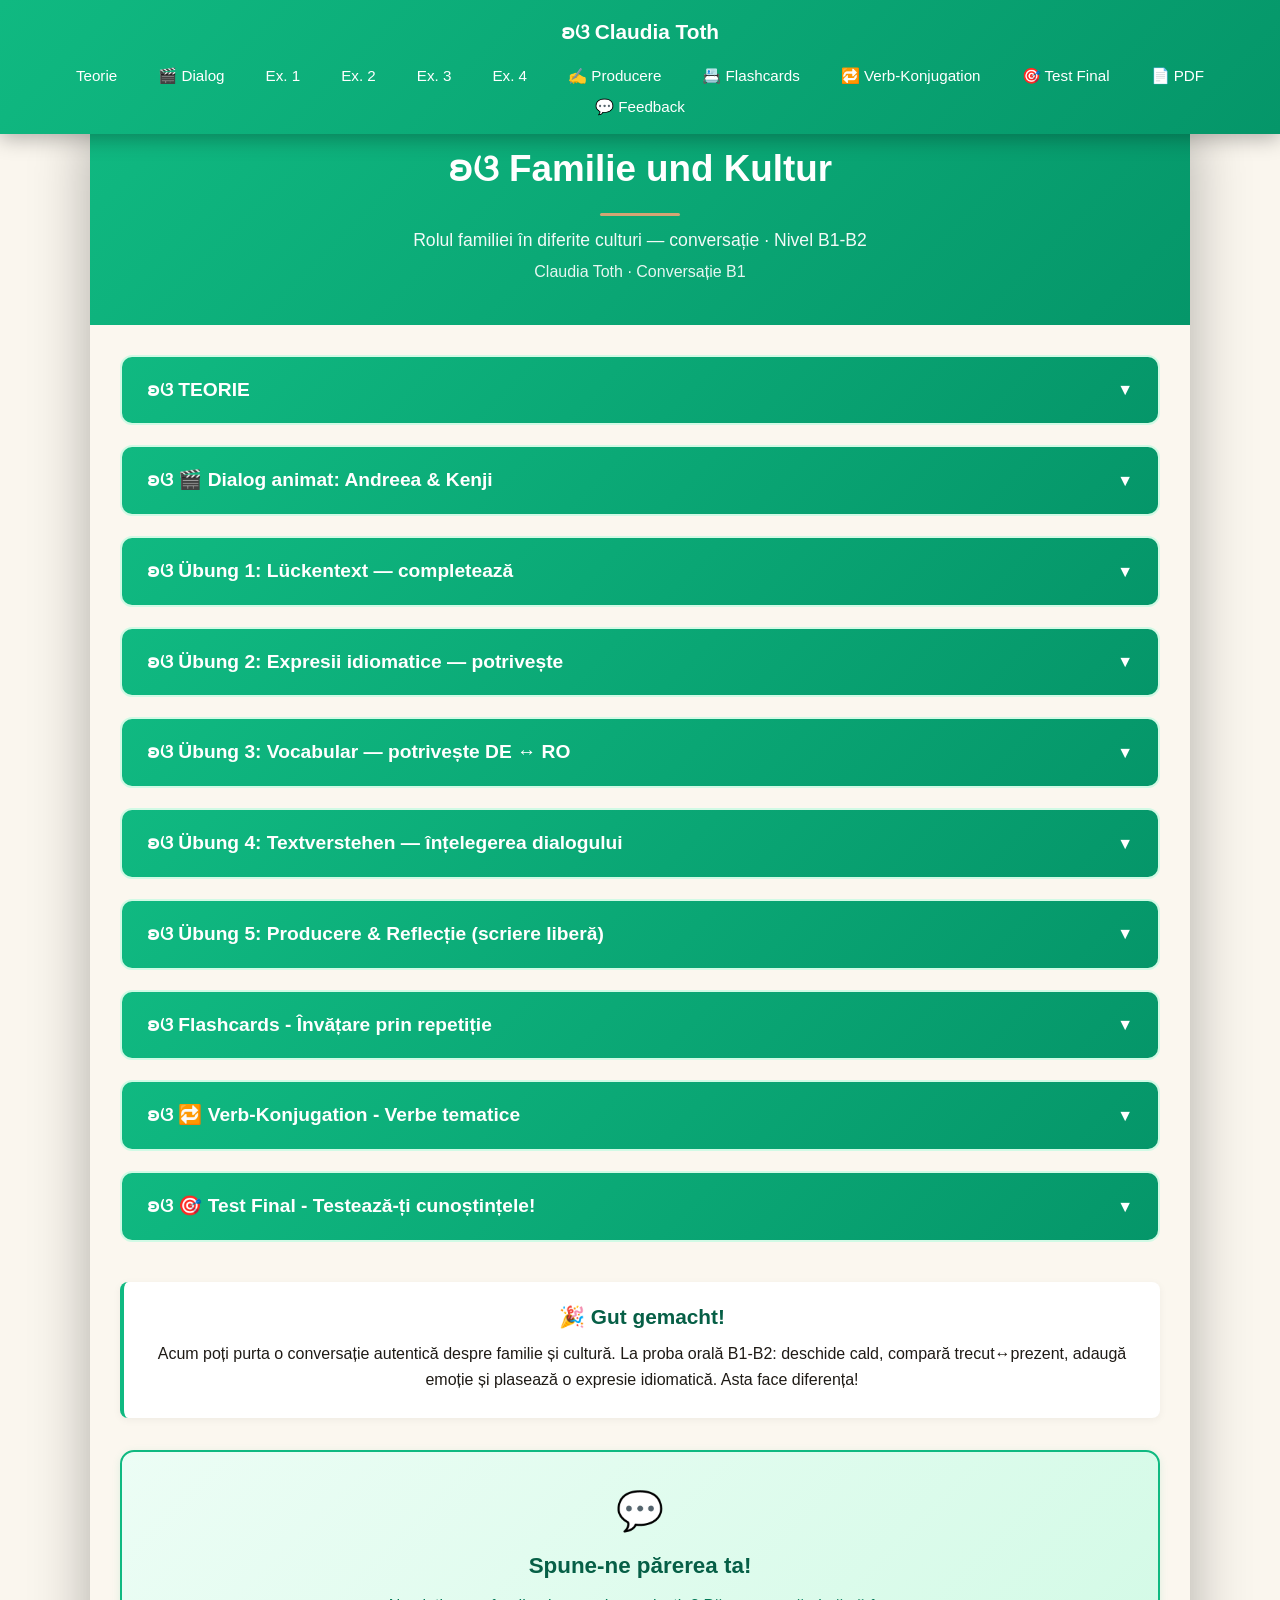
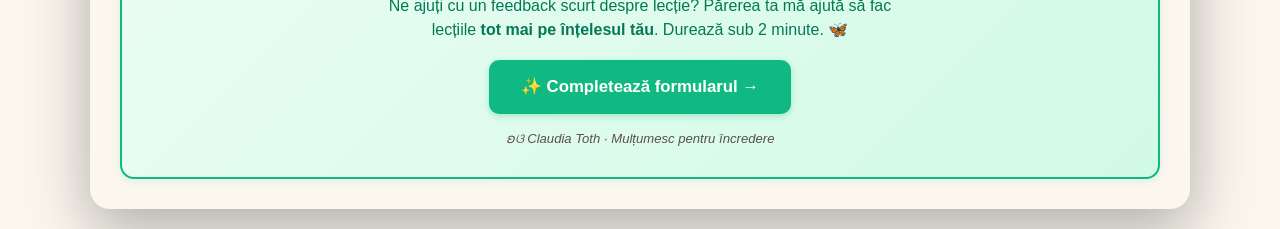
==== commit 2e637f0d: "Rebrand v2 culori: crem + auriu + emerald (mustar v1 eliminat) + PDF regenerat Co-Authored-By: Claud" ====
--- a/index.html
+++ b/index.html
@@ -116,10 +116,10 @@
                         <p style="color: #047857; font-size: 0.95rem; margin: 0 0 16px; max-width: 480px; margin-left: auto; margin-right: auto; line-height: 1.5;">
                             După ce scrii dialogul sau reflecția, trimite-mi textul. Îl citesc personal și îți răspund pe email cu corectările.
                         </p>
-                        <a href="https://forms.gle/REPLACE" target="_blank" rel="noopener noreferrer" id="writing-form-link" style="display: inline-block; background: #10B981; color: white; padding: 13px 30px; border-radius: 10px; text-decoration: none; font-weight: bold; font-size: 1rem; box-shadow: 0 2px 6px rgba(16, 185, 129, 0.3);">
+                        <a href="https://forms.gle/KZ5K45uN45NVkQaK6" target="_blank" rel="noopener noreferrer" id="writing-form-link" style="display: inline-block; background: #10B981; color: white; padding: 13px 30px; border-radius: 10px; text-decoration: none; font-weight: bold; font-size: 1rem; box-shadow: 0 2px 6px rgba(16, 185, 129, 0.3);">
                             Trimite textul Claudiei →
                         </a>
-                        <p style="color: #6b7280; font-size: 0.78rem; margin-top: 12px; font-style: italic;">ʚଓ Răspuns personal pe email · Nu uita să-ți treci adresa de email în formular</p>
+                        <p style="color: #5A5147; font-size: 0.78rem; margin-top: 12px; font-style: italic;">ʚଓ Răspuns personal pe email · Nu uita să-ți treci adresa de email în formular</p>
                     </div>
                 </div>
             </div>
@@ -152,7 +152,7 @@
                     Ne ajuți cu un feedback scurt despre lecție? Părerea ta mă ajută să fac lecțiile <strong>tot mai pe înțelesul tău</strong>. Durează sub 2 minute. 🦋
                 </p>
                 <a href="https://yaz5dfqyx89.typeform.com/to/JHBHSIRc" target="_blank" rel="noopener noreferrer" style="display: inline-block; background: #10B981; color: white; padding: 14px 32px; border-radius: 10px; text-decoration: none; font-weight: bold; font-size: 1.05rem; box-shadow: 0 2px 6px rgba(16, 185, 129, 0.3);">✨ Completează formularul →</a>
-                <p style="color: #6b7280; font-size: 0.82rem; margin-top: 14px; font-style: italic;">ʚଓ Claudia Toth · Mulțumesc pentru încredere</p>
+                <p style="color: #5A5147; font-size: 0.82rem; margin-top: 14px; font-style: italic;">ʚଓ Claudia Toth · Mulțumesc pentru încredere</p>
             </div>
         </div>
     </div>
--- a/styles.css
+++ b/styles.css
@@ -11,12 +11,12 @@
 
 body {
     font-family: 'Segoe UI', Tahoma, Geneva, Verdana, sans-serif;
-    background: linear-gradient(135deg, #10b981 0%, #059669 100%);
+    background: #FAF6EE;
     line-height: 1.6;
     padding: 0;
     padding-top: 80px;
     min-height: 100vh;
-    color: #374151;
+    color: #1F1B16;
 }
 
 /* ============================================
@@ -75,7 +75,7 @@
 .container {
     max-width: 1100px;
     margin: 20px auto;
-    background: white;
+    background: #FBF7EF;
     border-radius: 20px;
     box-shadow: 0 20px 60px rgba(0,0,0,0.3);
     overflow: hidden;
@@ -150,7 +150,7 @@
 .section-content {
     display: none;
     padding: 25px;
-    background: #f0fdf4;
+    background: #FBF7EF;
 }
 
 .section-content.active {
@@ -236,7 +236,7 @@
     gap: 12px;
     margin-bottom: 18px;
     padding: 10px 14px;
-    background: #f0fdf4;
+    background: #FBF7EF;
     border-left: 4px solid #10b981;
     border-radius: 6px;
 }
@@ -313,7 +313,7 @@
 }
 
 .example-box .ro {
-    color: #6b7280;
+    color: #5A5147;
     font-size: 0.95rem;
     margin-top: 4px;
 }
@@ -347,7 +347,7 @@
 }
 
 .theory-table tr:nth-child(even) {
-    background: #f0fdf4;
+    background: #FBF7EF;
 }
 
 .theory-table .verb {
@@ -361,7 +361,7 @@
 }
 
 .theory-table .ro-text {
-    color: #6b7280;
+    color: #5A5147;
     font-style: italic;
     font-size: 0.95rem;
 }
@@ -370,12 +370,12 @@
    EXERCIȚII
    ============================================ */
 .exercise-instruction {
-    background: #fffbeb;
-    border-left: 4px solid #f59e0b;
+    background: #F5F0E8;
+    border-left: 4px solid #D4A574;
     padding: 12px 18px;
     margin-bottom: 18px;
     border-radius: 8px;
-    color: #78350f;
+    color: #5A5147;
 }
 
 .exercise-item {
@@ -413,7 +413,7 @@
 }
 
 .input-group label {
-    color: #374151;
+    color: #1F1B16;
     font-size: 1rem;
     line-height: 1.5;
 }
@@ -463,7 +463,7 @@
 }
 
 .mc-option:hover {
-    background: #f0fdf4;
+    background: #FBF7EF;
 }
 
 .mc-option input[type="radio"] {
@@ -545,12 +545,12 @@
 }
 
 .btn-reset {
-    background: #6b7280;
+    background: #5A5147;
     color: white;
 }
 
 .btn-reset:hover {
-    background: #4b5563;
+    background: #433d35;
     transform: translateY(-2px);
     box-shadow: 0 8px 20px rgba(107, 114, 128, 0.4);
 }
@@ -627,7 +627,7 @@
 
 .flashcard .ro {
     font-size: 1.2rem;
-    color: #6b7280;
+    color: #5A5147;
     font-style: italic;
     display: none;
 }
@@ -642,7 +642,7 @@
     bottom: 12px;
     left: 0;
     right: 0;
-    color: #9ca3af;
+    color: #8a8175;
     font-size: 0.85rem;
 }
 
@@ -776,8 +776,8 @@
         -webkit-overflow-scrolling: touch;
         max-width: 100%;
         scrollbar-width: thin;
-        scrollbar-color: #f59e0b #fef3c7;
-        background-image: linear-gradient(to right, transparent calc(100% - 32px), rgba(245, 158, 11, 0.28) 100%);
+        scrollbar-color: #D4A574 #F5F0E8;
+        background-image: linear-gradient(to right, transparent calc(100% - 32px), rgba(212, 165, 116, 0.28) 100%);
         background-attachment: local;
         background-repeat: no-repeat;
     }
@@ -788,12 +788,12 @@
     }
     .theory-table::-webkit-scrollbar-track,
     .grammar-table::-webkit-scrollbar-track {
-        background: #fef3c7;
+        background: #F5F0E8;
         border-radius: 3px;
     }
     .theory-table::-webkit-scrollbar-thumb,
     .grammar-table::-webkit-scrollbar-thumb {
-        background: #f59e0b;
+        background: #D4A574;
         border-radius: 3px;
     }
 
@@ -801,15 +801,15 @@
     .grammar-table::before {
         content: '👈 Glisează lateral pentru toate coloanele 👉';
         display: block;
-        background: #fef3c7;
-        color: #92400e;
+        background: #F5F0E8;
+        color: #5A5147;
         padding: 6px 10px;
         font-size: 0.72rem;
         text-align: center;
         font-style: italic;
         border-radius: 6px 6px 0 0;
         white-space: nowrap;
-        border-bottom: 1px solid #f59e0b;
+        border-bottom: 1px solid #D4A574;
         position: sticky;
         left: 0;
     }
@@ -828,14 +828,14 @@
    ============================================ */
 .ro-translation {
     display: inline-block;
-    color: #6b7280;
+    color: #5A5147;
     font-style: italic;
     font-size: 0.88rem;
     font-weight: normal;
     line-height: 1.4;
     margin-top: 4px;
     padding-left: 8px;
-    border-left: 2px solid #fcd34d;
+    border-left: 2px solid #D4A574;
 }
 
 /* ============================================
@@ -858,7 +858,7 @@
 }
 
 .test-intro p {
-    color: #374151;
+    color: #1F1B16;
     margin-bottom: 15px;
 }
 
@@ -872,7 +872,7 @@
 
 .test-info-list li {
     padding: 8px 0;
-    color: #374151;
+    color: #1F1B16;
 }
 
 .btn-large {
@@ -921,7 +921,7 @@
 
 /* Întrebarea curentă */
 .test-question {
-    background: #f0fdf4;
+    background: #FBF7EF;
     padding: 25px;
     border-radius: 10px;
     margin-bottom: 20px;
@@ -937,35 +937,35 @@
 
 .test-question-content {
     font-size: 1.15rem;
-    color: #374151;
+    color: #1F1B16;
     line-height: 1.8;
     margin-bottom: 12px;
 }
 
 .test-blank {
-    background: #fef3c7;
+    background: #F5F0E8;
     padding: 4px 16px;
     border-radius: 6px;
-    border: 2px dashed #f59e0b;
-    color: #78350f;
+    border: 2px dashed #D4A574;
+    color: #5A5147;
     font-weight: bold;
     margin-right: 8px;
 }
 
 .test-translation {
     display: block;
-    color: #6b7280;
+    color: #5A5147;
     font-style: italic;
     margin: 10px 0;
     font-size: 0.95rem;
 }
 
 .test-ro-text {
-    background: #fff7ed;
+    background: #F5F0E8;
     padding: 15px;
     border-radius: 8px;
-    border-left: 4px solid #f59e0b;
-    color: #78350f;
+    border-left: 4px solid #D4A574;
+    color: #5A5147;
     font-weight: 500;
 }
 
@@ -1002,7 +1002,7 @@
 
 .test-mc .mc-option:hover {
     border-color: #10b981;
-    background: #f0fdf4;
+    background: #FBF7EF;
 }
 
 /* Controale wizard */
@@ -1015,12 +1015,12 @@
 }
 
 .btn-secondary {
-    background: #6b7280;
+    background: #5A5147;
     color: white;
 }
 
 .btn-secondary:hover {
-    background: #4b5563;
+    background: #433d35;
     transform: translateY(-2px);
     box-shadow: 0 4px 12px rgba(107, 114, 128, 0.4);
 }
@@ -1034,13 +1034,13 @@
 
 /* Buton ÎNAPOI LA TEORIE */
 .btn-back {
-    background: linear-gradient(135deg, #6366f1 0%, #4f46e5 100%);
+    background: linear-gradient(135deg, #5A5147 0%, #433d35 100%);
     color: white;
 }
 
 .btn-back:hover {
     transform: translateY(-2px);
-    box-shadow: 0 8px 20px rgba(99, 102, 241, 0.4);
+    box-shadow: 0 8px 20px rgba(90, 81, 71, 0.4);
 }
 
 .test-back-top {
@@ -1117,7 +1117,7 @@
 
 /* Stats categorii */
 .test-stats {
-    background: #f0fdf4;
+    background: #FBF7EF;
     padding: 20px;
     border-radius: 10px;
     margin-bottom: 20px;
@@ -1137,7 +1137,7 @@
 .test-stats li {
     padding: 8px 0;
     border-bottom: 1px solid #d1fae5;
-    color: #374151;
+    color: #1F1B16;
 }
 
 .test-stats li:last-child {
@@ -1244,7 +1244,7 @@
 
 .dm-tile {
     padding: 10px 14px;
-    background: #f0fdf4;
+    background: #FBF7EF;
     border: 2px solid #d1fae5;
     border-radius: 8px;
     cursor: pointer;
@@ -1261,9 +1261,9 @@
 }
 
 .dm-tile.dm-selected {
-    background: #fef3c7;
-    border-color: #f59e0b;
-    color: #78350f;
+    background: #F5F0E8;
+    border-color: #D4A574;
+    color: #5A5147;
 }
 
 .dm-tile.dm-correct {
@@ -1285,11 +1285,11 @@
     text-align: center;
     margin-top: 12px;
     padding: 10px;
-    background: #fffbeb;
-    border-radius: 8px;
-    color: #78350f;
+    background: #F5F0E8;
+    border-radius: 8px;
+    color: #5A5147;
     font-weight: 600;
-    border-left: 4px solid #f59e0b;
+    border-left: 4px solid #D4A574;
 }
 
 @keyframes shake {
@@ -1315,7 +1315,7 @@
 
 .sort-tile {
     padding: 8px 14px;
-    background: #f0fdf4;
+    background: #FBF7EF;
     border: 2px solid #d1fae5;
     border-radius: 8px;
     cursor: pointer;
@@ -1331,9 +1331,9 @@
 }
 
 .sort-tile.sort-selected {
-    background: #fef3c7;
-    border-color: #f59e0b;
-    color: #78350f;
+    background: #F5F0E8;
+    border-color: #D4A574;
+    color: #5A5147;
 }
 
 .sort-tile.sort-wrong {
@@ -1369,7 +1369,7 @@
 
 .sort-col:hover {
     border-color: #10b981;
-    background: #f0fdf4;
+    background: #FBF7EF;
 }
 
 .sort-col-title {
@@ -1406,8 +1406,8 @@
 .satzbau-answer {
     min-height: 50px;
     padding: 12px;
-    background: #fffbeb;
-    border: 2px dashed #f59e0b;
+    background: #F5F0E8;
+    border: 2px dashed #D4A574;
     border-radius: 8px;
     margin: 8px 0;
     display: flex;
@@ -1417,7 +1417,7 @@
 }
 
 .satzbau-answer-placeholder {
-    color: #9ca3af;
+    color: #8a8175;
     font-style: italic;
     font-size: 0.95rem;
 }
@@ -1427,7 +1427,7 @@
     flex-wrap: wrap;
     gap: 8px;
     padding: 10px;
-    background: #f0fdf4;
+    background: #FBF7EF;
     border-radius: 8px;
     margin-top: 8px;
 }
@@ -1510,18 +1510,18 @@
     border-radius: 8px;
     cursor: pointer;
     transition: all 0.2s;
-    color: #374151;
+    color: #1F1B16;
 }
 
 .mistake-opt:hover {
     border-color: #10b981;
-    background: #f0fdf4;
+    background: #FBF7EF;
 }
 
 .mistake-opt.mistake-picked {
-    border-color: #f59e0b;
-    background: #fef3c7;
-    color: #78350f;
+    border-color: #D4A574;
+    background: #F5F0E8;
+    color: #5A5147;
     font-weight: 600;
 }
 
@@ -1560,7 +1560,7 @@
     size: A4;
     margin: 18mm 14mm 22mm 14mm;
     @bottom-left { content: "ʚଓ © 2026 Claudia Toth"; font-size: 9pt; color: #065f46; }
-    @bottom-right { content: "pag. " counter(page) " / " counter(pages); font-size: 9pt; color: #6b7280; }
+    @bottom-right { content: "pag. " counter(page) " / " counter(pages); font-size: 9pt; color: #5A5147; }
 }
 
 @media print {
@@ -1628,7 +1628,7 @@
 }
 .cast-card .detail {
     font-size: 0.65rem;
-    color: #6b7280;
+    color: #5A5147;
     line-height: 1.2;
     margin-top: 2px;
 }
@@ -1640,8 +1640,8 @@
 /* Avatar 44×56px (NU dimensiune nativă!) — adăugat în template 28 mai 2026 */
 /* după bug raportat de Claudia pe A2 L2 (andreeas-diplom) */
 .andreea-note {
-    background: #fffbeb;
-    border-left: 4px solid #f59e0b;
+    background: #F5F0E8;
+    border-left: 4px solid #D4A574;
     border-radius: 0 8px 8px 0;
     padding: 12px 16px;
     margin: 14px 0;
@@ -1660,7 +1660,7 @@
 }
 .andreea-note-content .speaker {
     font-weight: 700;
-    color: #92400e;
+    color: #5A5147;
     font-size: 0.85rem;
     margin-bottom: 4px;
 }
@@ -1668,7 +1668,7 @@
     content: "💚 ";
 }
 .andreea-note-content .text {
-    color: #78350f;
+    color: #5A5147;
     font-size: 0.92rem;
     font-style: italic;
     line-height: 1.55;
@@ -1703,7 +1703,7 @@
     border-bottom: none;
 }
 .grammar-table tr:nth-child(even) {
-    background: #f0fdf4;
+    background: #FBF7EF;
 }
 
 /* ===== REGULA 14 PATCH â€” touch scroll mobile (fix raportat 31 mai 2026) ===== */
@@ -1729,8 +1729,8 @@
    DIALOG ANIMAT (motor Pflege) — Andreea ↔ Annette
    ============================================ */
 .animated-dialog { background: white; border-radius: 16px; padding: 20px; margin: 16px 0; box-shadow: 0 4px 18px rgba(6, 95, 70, 0.1); }
-.dialog-context { background: #f0fdf4; border-left: 4px solid #10b981; padding: 10px 14px; border-radius: 6px; color: #065f46; font-size: 0.9rem; margin-bottom: 18px; }
-.stage-container { background: linear-gradient(135deg, #f0fdf4 0%, #ecfdf5 100%); border-radius: 12px; padding: 24px 16px; margin: 14px 0; }
+.dialog-context { background: #FBF7EF; border-left: 4px solid #10b981; padding: 10px 14px; border-radius: 6px; color: #065f46; font-size: 0.9rem; margin-bottom: 18px; }
+.stage-container { background: linear-gradient(135deg, #FBF7EF 0%, #ecfdf5 100%); border-radius: 12px; padding: 24px 16px; margin: 14px 0; }
 .stage { display: grid; grid-template-columns: 1fr 1fr; gap: 24px; align-items: start; }
 .character-wrapper { display: flex; flex-direction: column; align-items: center; position: relative; transition: all 0.3s; opacity: 0.55; }
 .character-wrapper.speaking { opacity: 1; transform: scale(1.05); }
@@ -1746,7 +1746,7 @@
 .speech-bubble .bubble-de, .speech-bubble .bubble-ro { transition: opacity 0.18s ease; }
 .speech-bubble.text-fading .bubble-de, .speech-bubble.text-fading .bubble-ro { opacity: 0.15; }
 .bubble-de { color: #065f46; font-weight: 600; font-size: 0.95rem; margin-bottom: 6px; line-height: 1.4; }
-.bubble-ro { color: #6b7280; font-style: italic; font-size: 0.85rem; line-height: 1.4; }
+.bubble-ro { color: #5A5147; font-style: italic; font-size: 0.85rem; line-height: 1.4; }
 .dialog-controls { display: flex; justify-content: center; gap: 10px; margin: 16px 0 10px; flex-wrap: wrap; }
 .btn-dialog { background: linear-gradient(135deg, #10b981 0%, #059669 100%); color: white; border: none; padding: 10px 18px; border-radius: 8px; cursor: pointer; font-size: 0.92rem; font-weight: 600; transition: all 0.2s; font-family: inherit; }
 .btn-dialog:hover:not(:disabled) { transform: translateY(-2px); box-shadow: 0 4px 12px rgba(16, 185, 129, 0.3); }
@@ -1755,24 +1755,36 @@
 .progress-bar { height: 8px; background: #e5e7eb; border-radius: 4px; overflow: hidden; margin-bottom: 6px; }
 .progress-fill { height: 100%; background: linear-gradient(135deg, #10b981 0%, #059669 100%); transition: width 0.3s ease-out; width: 0%; }
 .progress-text { color: #065f46; font-size: 0.85rem; font-weight: 600; }
-.transcript-details { margin-top: 16px; background: #f0fdf4; border-radius: 8px; padding: 10px 14px; }
+.transcript-details { margin-top: 16px; background: #FBF7EF; border-radius: 8px; padding: 10px 14px; }
 .transcript-details summary { color: #065f46; font-weight: 600; cursor: pointer; padding: 4px 0; }
 .transcript-list { margin-top: 10px; }
 .reply-item { background: white; border-left: 4px solid #d1d5db; padding: 10px 12px; border-radius: 6px; margin-bottom: 8px; transition: all 0.3s; }
-.reply-item.active { border-left-color: #10b981; background: #f0fdf4; transform: translateX(4px); }
+.reply-item.active { border-left-color: #10b981; background: #FBF7EF; transform: translateX(4px); }
 .reply-header { display: flex; align-items: center; gap: 10px; margin-bottom: 6px; }
-.reply-num { color: #6b7280; font-size: 0.85rem; font-weight: 700; }
+.reply-num { color: #5A5147; font-size: 0.85rem; font-weight: 700; }
 .reply-speaker { color: #065f46; font-weight: 600; font-size: 0.88rem; flex: 1; }
 .speaker-andreea { color: #047857; }
 .speaker-annette { color: #a21caf; }
 .btn-replay-reply { background: #ecfdf5; border: 1px solid #10b981; color: #065f46; border-radius: 6px; padding: 3px 8px; cursor: pointer; font-size: 0.8rem; }
 .btn-replay-reply:hover { background: #d1fae5; }
 .reply-de { color: #065f46; font-weight: 600; font-size: 0.92rem; line-height: 1.45; }
-.reply-ro { color: #6b7280; font-style: italic; font-size: 0.85rem; margin-top: 2px; }
+.reply-ro { color: #5A5147; font-style: italic; font-size: 0.85rem; margin-top: 2px; }
 @media (max-width: 768px) {
     .stage { grid-template-columns: 1fr; gap: 32px; }
 }
 
 /* ===== Kenji — avatar emoji (student invitat Japonia) ===== */
 .kenji-avatar { background: linear-gradient(135deg, #eff6ff 0%, #dbeafe 100%); font-size: 44px; }
-.speaker-kenji { color: #2563eb; }+.speaker-kenji { color: #2563eb; }
+
+/* ===== BRAND v2 — linie aurie 80x3px sub h1 (rebrand iunie 2026) ===== */
+.header h1 { position: relative; }
+.header h1::after {
+    content: "";
+    display: block;
+    width: 80px;
+    height: 3px;
+    background: #D4A574;
+    margin: 14px auto 0;
+    border-radius: 2px;
+}
